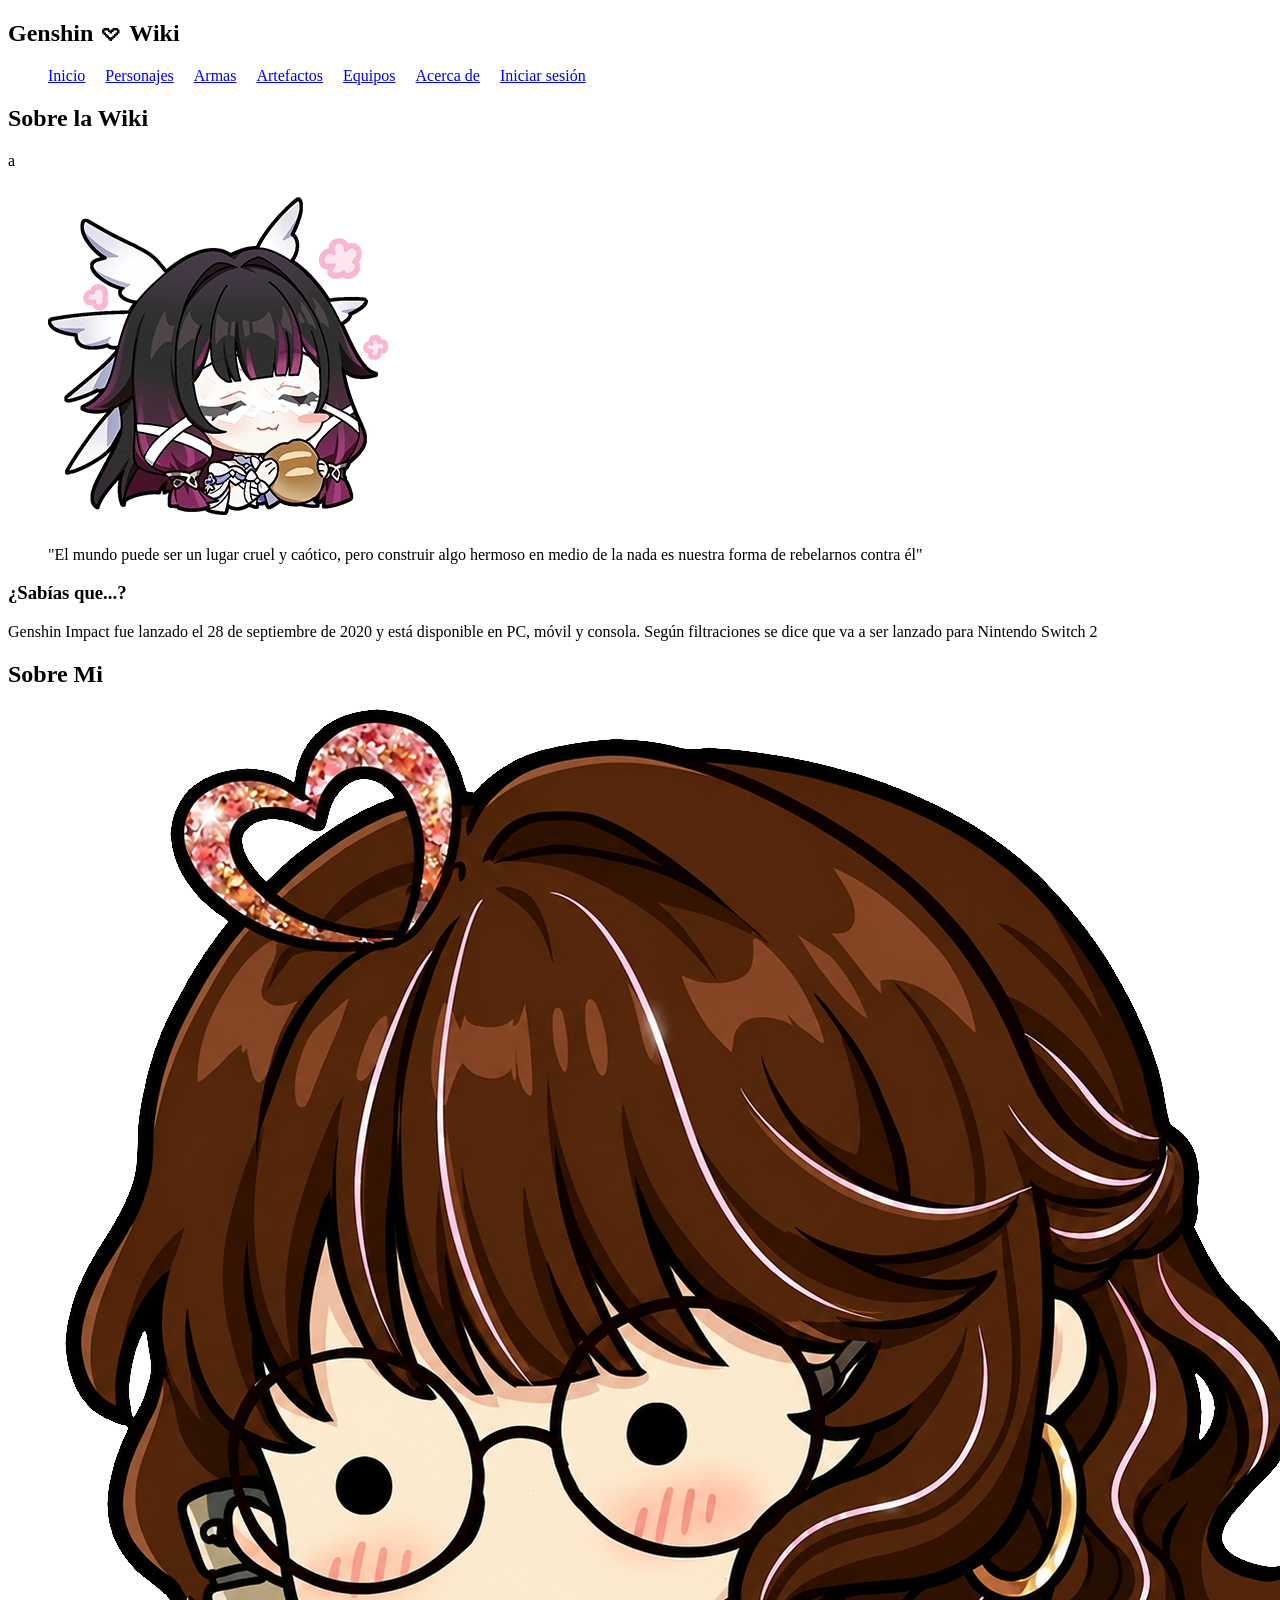
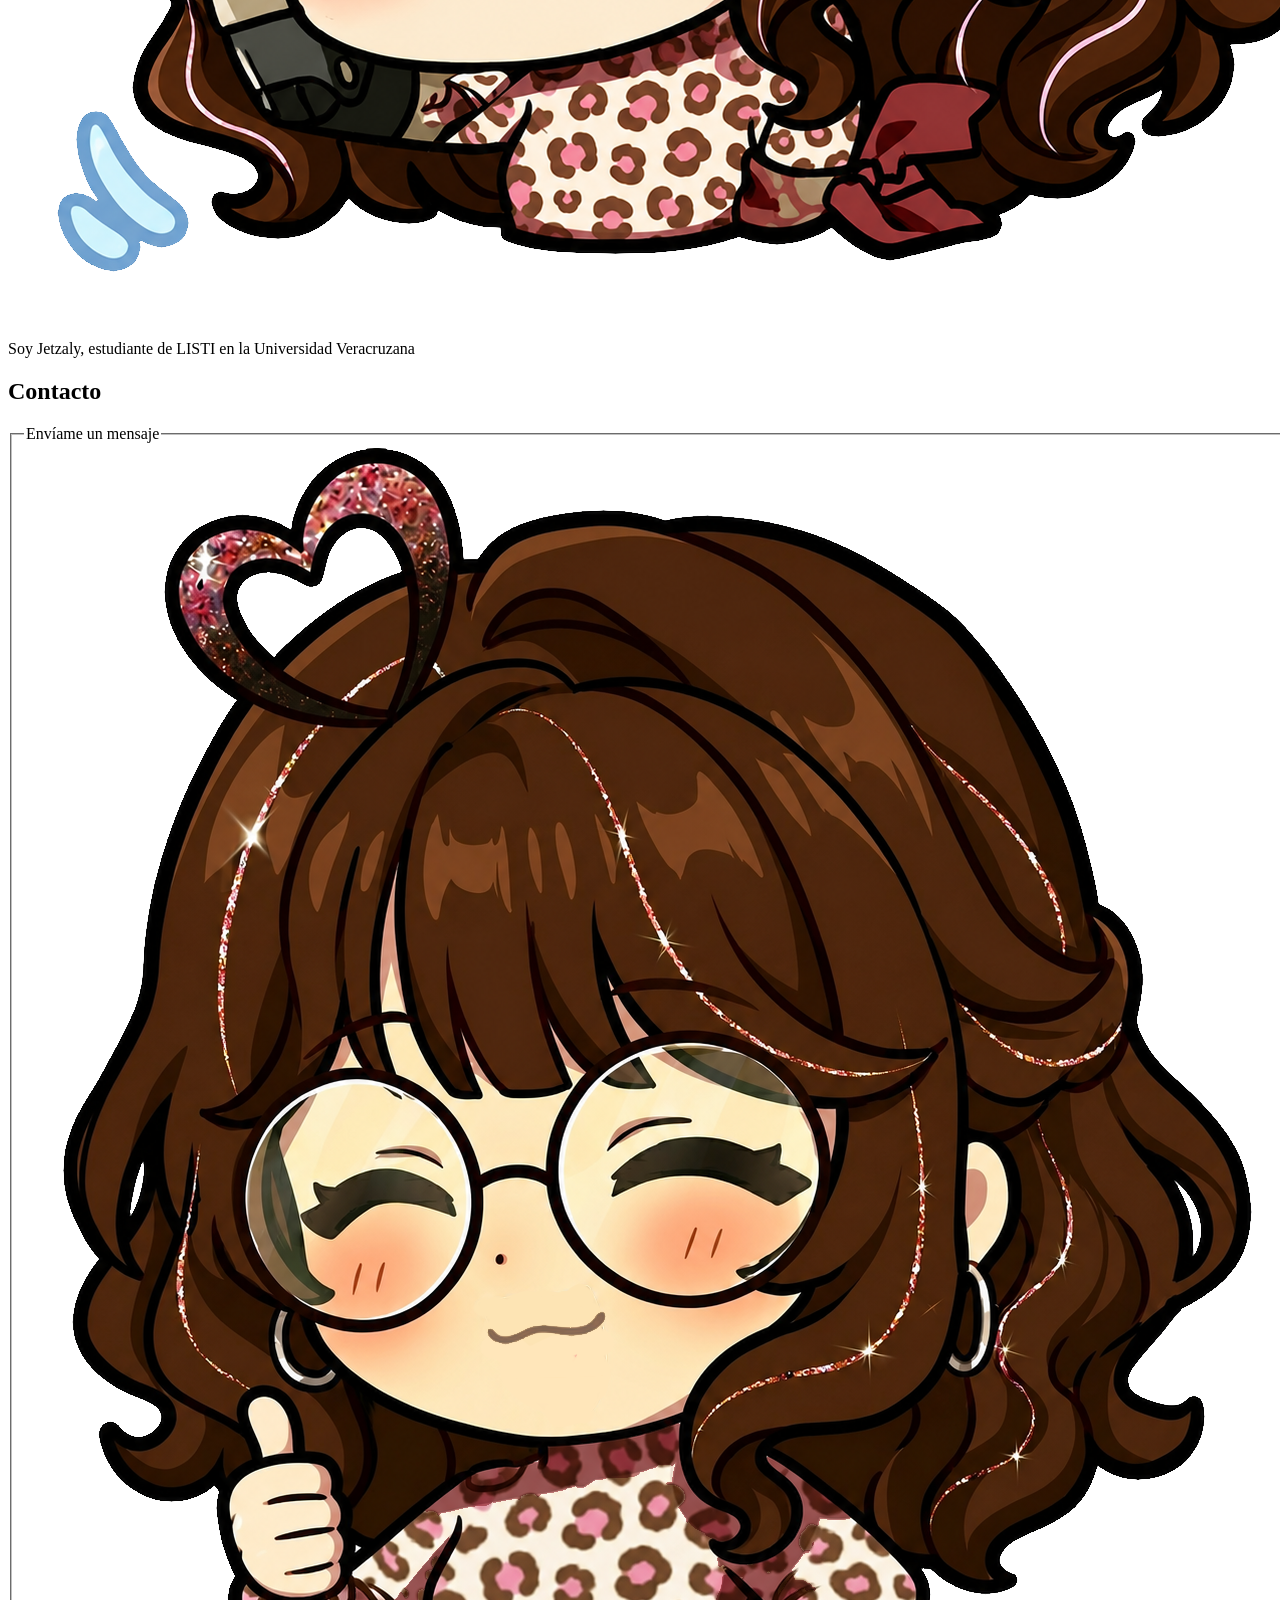
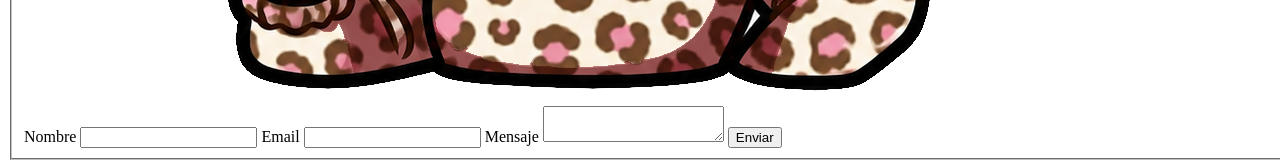
==== acercade.html @ 3487eb6a "Modificacion de html y agregado de iconos x2" ====
<!DOCTYPE html>
<html lang="es">
<head>
    <meta charset="UTF-8">
    <meta name="viewport" content="width=device-width, initial-scale=1.0">
    <title>Genshin 𖹭 Wiki - Acerca de</title>
    <link rel="icon" type="image/png" href="/src/img/sobre-mi-01.png">
    <link rel="stylesheet" href="css/estilos.css">
</head>
<body>
    <header>    
        <nav> 
            <h1>Genshin 𖹭 Wiki</h1>
            <ul class="horizontal">
                <li><a href="index.html">Inicio</a></li>
                <li><a href="personajes.html">Personajes</a></li>
                <li><a href="armas.html">Armas</a></li>
                <li><a href="artefactos.html">Artefactos</a></li>
                <li><a href="equipos.html">Equipos</a></li>
                <li><a href="acercade.html">Acerca de</a></li>
                <li><a href="login.html">Iniciar sesión</a></li>
            </ul>
        </nav>
    </header>
    <main>
        <section>
            <h2>Sobre la Wiki</h2>
            <p>a</p>
            <figure>
                <img src="src/img/columbina.png" alt="Imagen de mi personaje favorito, Columbina">
            </figure>
            <blockquote>"El mundo puede ser un lugar cruel y caótico, pero construir algo hermoso en medio de la nada es nuestra forma de rebelarnos contra él" </blockquote>
            <aside> 
                <h3>¿Sabías que...?</h3>
                <p>Genshin Impact fue lanzado el 28 de septiembre de 2020 y está disponible en PC, móvil y consola. Según filtraciones se dice que va a ser lanzado para Nintendo  Switch 2</p>
            </aside>
        </section>

        <section>
            <h2>Sobre Mi</h2>
            <figure><img src="src/img/sobre-mi-03.png" alt=""></figure>
            <p>
                Soy Jetzaly, estudiante de LISTI en la Universidad Veracruzana
            </p>
        </section>

        <section>
        <h2>Contacto</h2>
        <fieldset>
        <legend>Envíame un mensaje</legend>
        <figcaption><img src="src/img/sobre-mi-02.png" alt=""></figcaption>
        <label for="nombre">Nombre</label>
        <input type="text" id="nombre">
        <label for="email">Email</label>
        <input type="email" id="email">
        <label for="mensaje">Mensaje</label>
        <textarea id="mensaje"></textarea>
        <button type="button">Enviar</button>
    </fieldset>
        </section>
    </main>
</body>
</html>
---- css/estilos.css ----
.boton-login{
    border-radius: 20px;
    border-color: transparent;
    background-color: rgb(224, 255, 245);    
}

.horizontal{
    list-style: none;
    display:flex;
    gap: 20px;
}
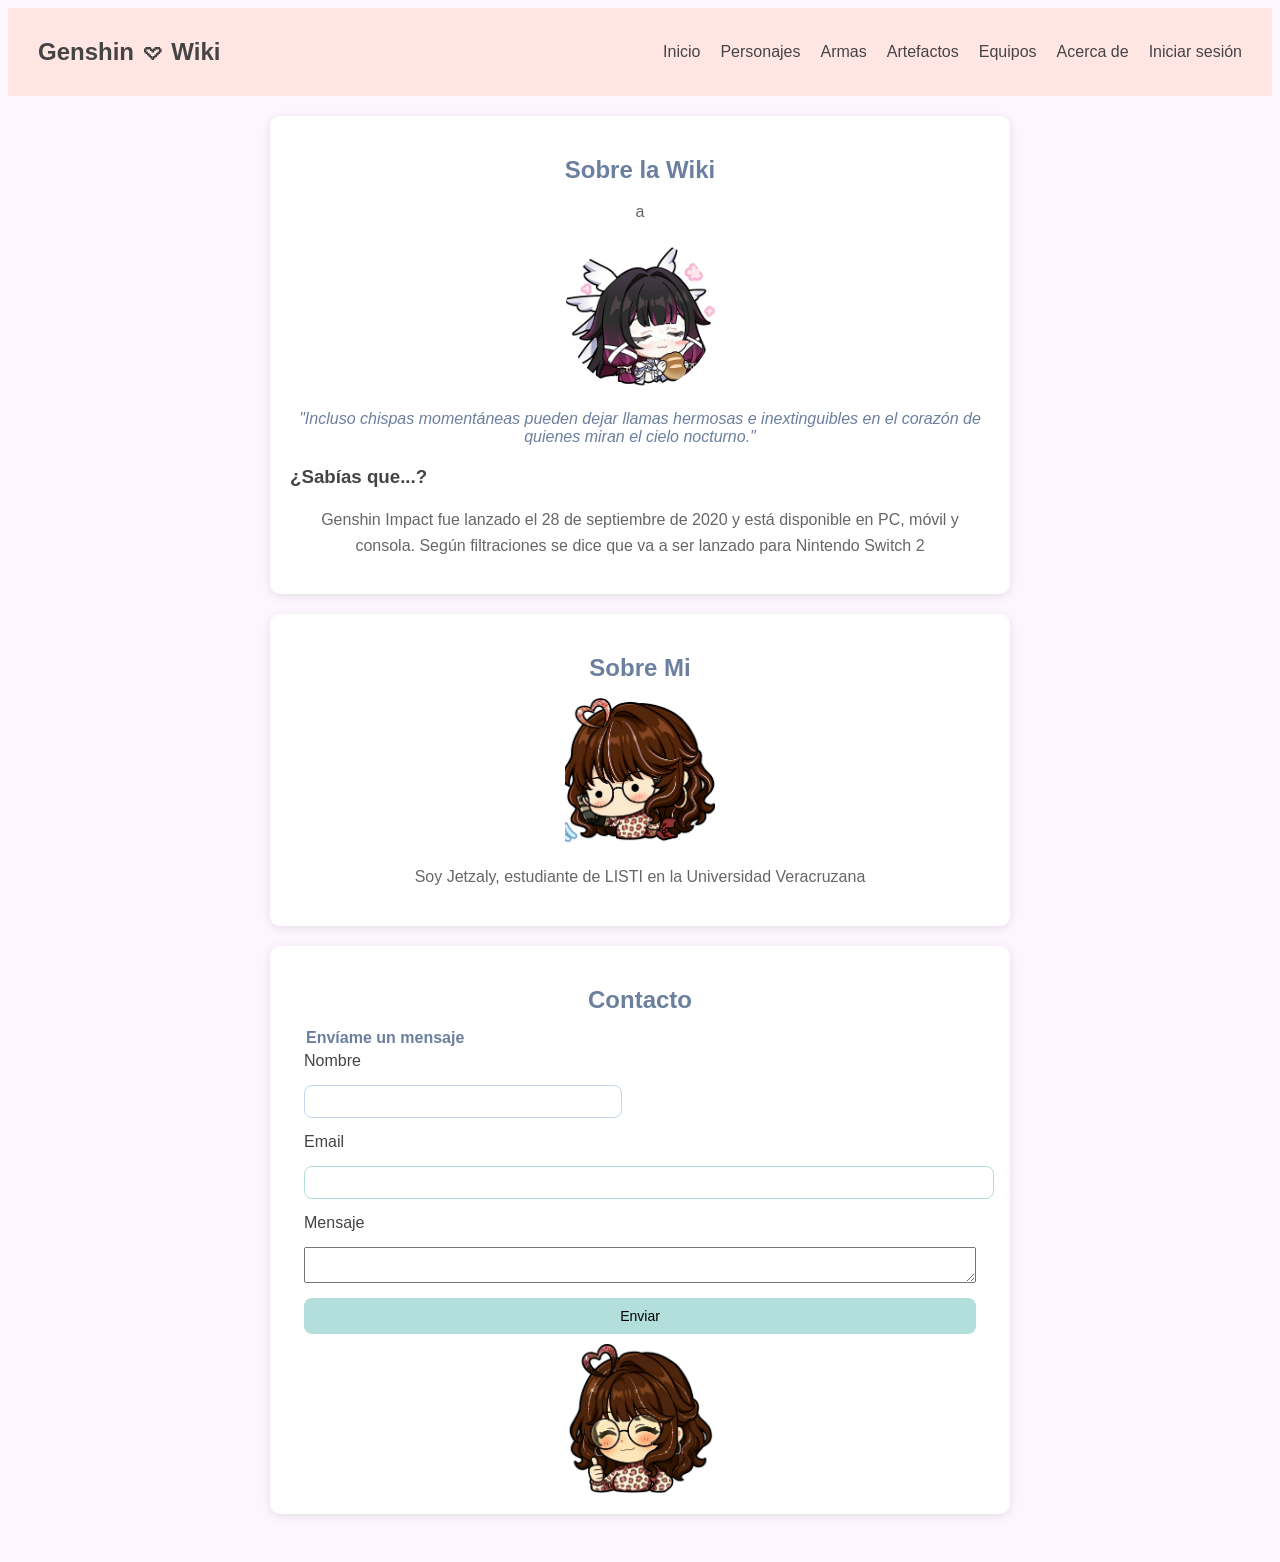
==== commit 4eb2e2fe: "CSS modificado" ====
--- a/acercade.html
+++ b/acercade.html
@@ -4,7 +4,7 @@
     <meta charset="UTF-8">
     <meta name="viewport" content="width=device-width, initial-scale=1.0">
     <title>Genshin 𖹭 Wiki - Acerca de</title>
-    <link rel="icon" type="image/png" href="/src/img/sobre-mi-01.png">
+    <link rel="icon" type="image/png" href="src/img/sobre-mi-01.png">
     <link rel="stylesheet" href="css/estilos.css">
 </head>
 <body>
@@ -19,36 +19,36 @@
                 <li><a href="equipos.html">Equipos</a></li>
                 <li><a href="acercade.html">Acerca de</a></li>
                 <li><a href="login.html">Iniciar sesión</a></li>
+                <li id="link-perfil" style="display:none"><a href="perfil.html">Perfil</a></li>
             </ul>
         </nav>
     </header>
     <main>
-        <section>
+        <section class="seccion-card">
             <h2>Sobre la Wiki</h2>
             <p>a</p>
             <figure>
-                <img src="src/img/columbina.png" alt="Imagen de mi personaje favorito, Columbina">
+                <img src="src/img/columbina.png" alt="Imagen de mi personaje favorito, Columbina" class="img-perfil">
             </figure>
-            <blockquote>"El mundo puede ser un lugar cruel y caótico, pero construir algo hermoso en medio de la nada es nuestra forma de rebelarnos contra él" </blockquote>
+            <blockquote>"Incluso chispas momentáneas pueden dejar llamas hermosas e inextinguibles en el corazón de quienes miran el cielo nocturno." </blockquote>
             <aside> 
                 <h3>¿Sabías que...?</h3>
                 <p>Genshin Impact fue lanzado el 28 de septiembre de 2020 y está disponible en PC, móvil y consola. Según filtraciones se dice que va a ser lanzado para Nintendo  Switch 2</p>
             </aside>
         </section>
 
-        <section>
+        <section class="seccion-card">
             <h2>Sobre Mi</h2>
-            <figure><img src="src/img/sobre-mi-03.png" alt=""></figure>
+            <figure><img src="src/img/sobre-mi-03.png" alt="" class="imagen"></figure >
             <p>
                 Soy Jetzaly, estudiante de LISTI en la Universidad Veracruzana
             </p>
         </section>
 
-        <section>
+        <section class="seccion-card">
         <h2>Contacto</h2>
         <fieldset>
         <legend>Envíame un mensaje</legend>
-        <figcaption><img src="src/img/sobre-mi-02.png" alt=""></figcaption>
         <label for="nombre">Nombre</label>
         <input type="text" id="nombre">
         <label for="email">Email</label>
@@ -56,8 +56,10 @@
         <label for="mensaje">Mensaje</label>
         <textarea id="mensaje"></textarea>
         <button type="button">Enviar</button>
-    </fieldset>
+        </fieldset>
+        <figcaption><img src="src/img/sobre-mi-02.png" alt="yo con el pulgar arriba" class="imagen"></figcaption>
         </section>
     </main>
+    <script src="js/sesion-activa.js"></script>
 </body>
 </html>
--- a/css/estilos.css
+++ b/css/estilos.css
@@ -1,11 +1,318 @@
-.boton-login{
-    border-radius: 20px;
-    border-color: transparent;
-    background-color: rgb(224, 255, 245);    
+header {
+    background-color: #ffe6e3;
+    padding: 10px 30px;
+}
+
+nav {
+    display: flex;
+    align-items: center;
+    justify-content: space-between;
+    flex-wrap: wrap;
+}
+
+.hero {
+    text-align: center;
+    padding: 20px;
+}
+
+.hero h2 {
+    font-size: 32px;
+    color: #6b7f9e;
+    margin-bottom: 10px;
+}
+
+.hero p {
+    color: #666;
+    margin-bottom: 20px;
+}
+
+.seccion-card {
+    background: white;
+    border-radius: 10px;
+    box-shadow: 0 2px 10px rgba(0,0,0,0.1);
+    padding: 20px;
+    margin-bottom: 20px;
+    max-width: 700px;
+    margin-left: auto;
+    margin-right: auto;
+}
+
+.seccion-card h2 {
+    color: #6b7f9e;
+    margin-bottom: 15px;
+    text-align: center;
+}
+
+.seccion-card p {
+    color: #666;
+    line-height: 1.6;
+    text-align: center;
+    margin-top: 10px;
+}
+
+legend {
+    font-weight: bold;
+    color: #6b7f9e;
+    font-size: 16px;
+}
+
+.login-section {
+    background: white;
+    padding: 30px;
+    border-radius: 15px;
+    box-shadow: 0 4px 15px rgba(0,0,0,0.1);
+    width: 350px;
+    margin: 40px auto;
+}
+
+fieldset {
+    border: none;
+    display: flex;
+    flex-direction: column;
+    gap: 15px;
+}
+
+input[type="email"], input[type="password"]{
+    width: 100%;
+    padding: 8px;
+    border: 1px solid #b2dfdb;
+    border-radius: 8px;
+}
+
+input[type="text"] {
+    max-width: 300px;
+    padding: 8px;
+    border: 1px solid #c2d4f0;
+    border-radius: 8px;
+}
+
+button {
+    background-color: #b2dfdb;
+    border: none;
+    border-radius: 8px;
+    padding: 10px;
+    cursor: pointer;
+    width: 100%;
+    font-size: 14px;
+}
+
+button:hover {
+    background-color: #80cbc4;
+}
+
+.imagen-banner {
+    max-width: 100%;
+    max-height: 400px;
+    object-fit: cover;
+    border-radius: 10px;
+}
+
+.card-img {
+    max-width: 100%;
+    max-height: 200px;
+    object-fit: cover;
+    border-radius: 10px;
+}
+
+.cards-container {
+    display: flex;
+    gap: 20px;
+    flex-wrap: wrap;
+    margin-top: 20px;
+}
+
+.card {
+    flex: 1;
+    min-width: 200px;
+    background: white;
+    border-radius: 10px;
+    box-shadow: 0 2px 10px rgba(0,0,0,0.1);
+    padding: 10px;
+    text-align: center;
+}
+.card a {
+    text-decoration: none;
+    color: #6b7f9e;
+    font-weight: 500;
+}
+
+.card a:hover {
+    color: #ffe6e3;
+}
+
+.img-perfil {
+    width: 150px;
+    height: 150px;
+    object-fit: cover;
+    border-radius: 50%;
+    display: block;
+    margin: 0 auto;
+}
+
+.imagen {
+    width: 150px;
+    height: 150px;
+    object-fit: cover;
+    display: block;
+    margin: 0 auto;
+}
+
+.contacto-form {
+    max-width: 500px;
+    margin: 0 auto;
+}
+
+.sobre-wiki {
+    padding: 20px;
+    margin-bottom: 20px;
+    text-align: center;
+}
+
+blockquote {
+    font-style: italic;
+    color: #6b7f9e;
+    margin: 20px 0;
+    text-align: center;
+}
+
+.checkbox-container {
+    display: flex;
+    align-items: center;
+    gap: 8px;
 }
 
 .horizontal{
     list-style: none;
     display:flex;
     gap: 20px;
+}
+
+.filtros {
+    display: flex;
+    align-items: center;
+    flex-wrap: wrap;
+    gap: 10px;
+    padding: 15px;
+    background: white;
+    border-radius: 10px;
+    margin-bottom: 20px;
+}
+
+.filtros img {
+    width: 35px;
+    height: 35px;
+}
+
+input[type="checkbox"] {
+    display: none; 
+}
+
+input[type="checkbox"] + label img {
+    filter: grayscale(50%) brightness(0.90); 
+    border-radius: 8px;
+    cursor: pointer;
+}
+
+input[type="checkbox"]:checked + label img {
+    filter: none; 
+    outline: 2px solid #6b7f9e;
+    border-radius: 8px;
+}
+
+footer {
+    background-color: #ffe6e3;
+    text-align: center;
+    padding: 15px;
+    color: #444;
+    margin-top: 30px;
+}
+
+nav a {
+    text-decoration: none;
+    color: #444;
+}
+
+nav a:hover {
+    color: #6b7f9e;
+}
+
+table {
+    width: 100%;
+    border-collapse: collapse;
+    margin-top: 20px;
+}
+
+th, td {
+    padding: 10px;
+    text-align: left;
+    border-bottom: 1px solid #e0e0e0;
+    
+}
+
+th {
+    background-color: #c2d4f0;
+    color: #444;
+}
+
+tr:hover {
+        background-color: #fdf0f3;
+    transition: background-color 0.3s ease;
+}
+
+main {
+    flex: 1;
+    padding: 20px;
+    max-width: 1400px;
+    margin: 0 auto;
+}
+
+body {
+    font-family: 'Segoe UI', sans-serif;
+    background-color: #fdf6ff;
+    color: #444;
+    min-height: 100vh;
+    display: flex;
+    flex-direction: column;
+}
+
+select {
+    padding: 6px 10px;
+    border: 1px solid #c2d4f0;
+    border-radius: 8px;
+    background-color: white;
+    color: #444;
+    cursor: pointer;
+}
+
+select:hover {
+    border-color: #6b7f9e;
+}
+
+
+@media (max-width: 768px) {
+    nav {
+        flex-direction: column;
+        align-items: flex-start;
+    }
+
+    nav ul {
+        flex-direction: column;
+        gap: 10px;
+    }
+
+    main {
+        padding: 10px;
+    }
+
+    table {
+        font-size: 12px;
+    }
+
+    th, td {
+        padding: 5px;
+    }
+
+    section {
+        overflow-x: auto;
+    }
 }
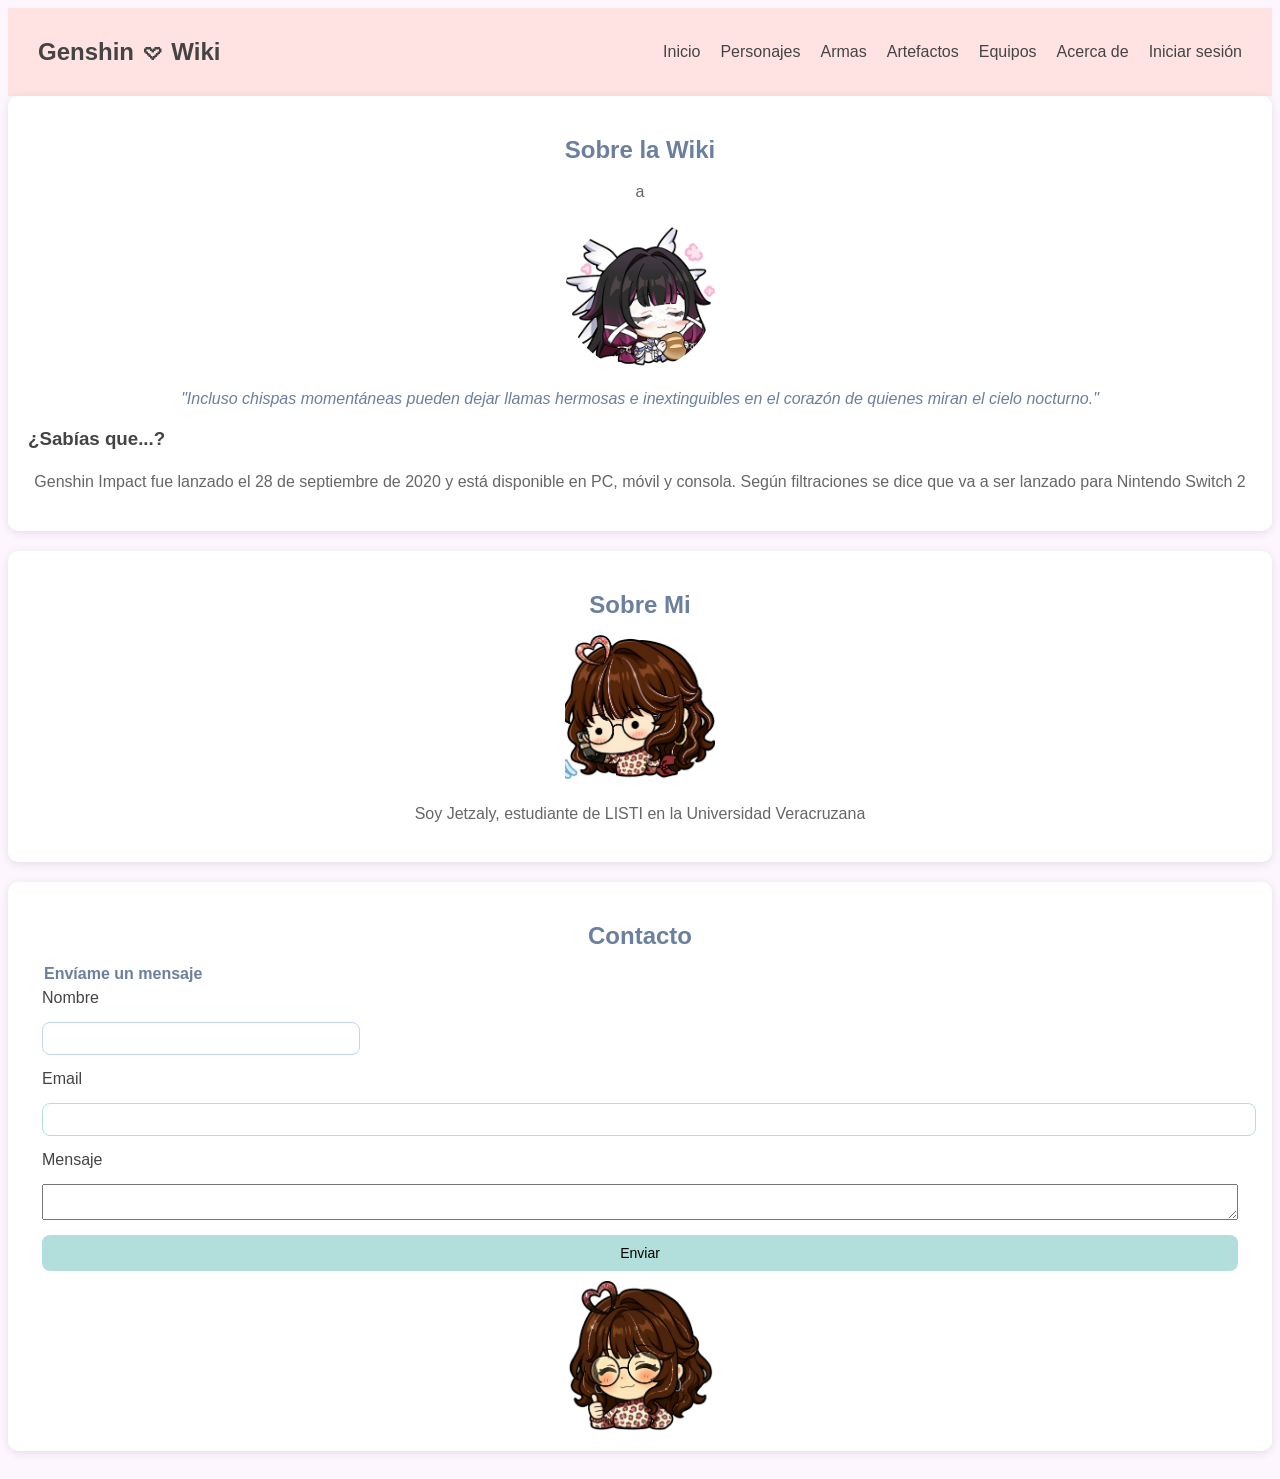
==== commit e4f05880: "CSS modificado x5 y modificacion de xml y eliminacion de archivos no necesarios" ====
--- a/acercade.html
+++ b/acercade.html
@@ -60,6 +60,5 @@
         <figcaption><img src="src/img/sobre-mi-02.png" alt="yo con el pulgar arriba" class="imagen"></figcaption>
         </section>
     </main>
-    <script src="js/sesion-activa.js"></script>
 </body>
 </html>
--- a/css/estilos.css
+++ b/css/estilos.css
@@ -1,6 +1,8 @@
 header {
-    background-color: #ffe6e3;
+    background-color: #ffe3e3;
     padding: 10px 30px;
+    width: 100%; 
+    box-sizing: border-box;
 }
 
 nav {
@@ -8,6 +10,8 @@
     align-items: center;
     justify-content: space-between;
     flex-wrap: wrap;
+    width: 100%; 
+    box-sizing: border-box;
 }
 
 .hero {
@@ -32,7 +36,8 @@
     box-shadow: 0 2px 10px rgba(0,0,0,0.1);
     padding: 20px;
     margin-bottom: 20px;
-    max-width: 700px;
+    width: 100%; 
+    box-sizing: border-box;
     margin-left: auto;
     margin-right: auto;
 }
@@ -101,15 +106,15 @@
 }
 
 .imagen-banner {
-    max-width: 100%;
-    max-height: 400px;
+    width: 100%; 
+    box-sizing: border-box;
     object-fit: cover;
     border-radius: 10px;
 }
 
 .card-img {
-    max-width: 100%;
-    max-height: 200px;
+    width: 100%; 
+    box-sizing: border-box;
     object-fit: cover;
     border-radius: 10px;
 }
@@ -123,7 +128,8 @@
 
 .card {
     flex: 1;
-    min-width: 200px;
+    width: 100%; 
+    box-sizing: border-box;
     background: white;
     border-radius: 10px;
     box-shadow: 0 2px 10px rgba(0,0,0,0.1);
@@ -160,12 +166,16 @@
 .contacto-form {
     max-width: 500px;
     margin: 0 auto;
+    width: 100%; 
+    box-sizing: border-box;
 }
 
 .sobre-wiki {
     padding: 20px;
     margin-bottom: 20px;
     text-align: center;
+    width: 100%; 
+    box-sizing: border-box;
 }
 
 blockquote {
@@ -173,6 +183,8 @@
     color: #6b7f9e;
     margin: 20px 0;
     text-align: center;
+    width: 100%; 
+    box-sizing: border-box;
 }
 
 .checkbox-container {
@@ -220,7 +232,7 @@
 }
 
 footer {
-    background-color: #ffe6e3;
+    background-color: #ffe3e3;
     text-align: center;
     padding: 15px;
     color: #444;
@@ -260,11 +272,10 @@
 }
 
 main {
-    flex: 1;
-    padding: 20px;
-    max-width: 1400px;
-    margin: 0 auto;
-}
+    width: 100%; 
+    box-sizing: border-box; 
+}
+
 
 body {
     font-family: 'Segoe UI', sans-serif;
@@ -290,22 +301,43 @@
 
 
 @media (max-width: 768px) {
+    /* Tu navegación actual */
     nav {
         flex-direction: column;
         align-items: flex-start;
-    }
-
-    nav ul {
+        gap: 15px; /* Un pequeño espacio por si se juntan los elementos */
+    }
+
+    /* Aplicamos el cambio de columna a tu lista del menú */
+    .horizontal {
         flex-direction: column;
         gap: 10px;
+        padding: 0;
     }
 
     main {
         padding: 10px;
     }
 
+    .cards-container {
+        flex-direction: column;
+        gap: 15px;
+    }
+
+    .card {
+        flex: none;
+        width: 100%;
+    }
+
+    .login-section {
+        width: 100%;
+        max-width: 320px; 
+        margin: 20px auto;
+    }
+
     table {
-        font-size: 12px;
+        width: 100%;
+        min-width: 500px; 
     }
 
     th, td {
@@ -313,6 +345,8 @@
     }
 
     section {
-        overflow-x: auto;
+        overflow-x: auto; 
+        width: 100%;
+        -webkit-overflow-scrolling: touch; 
     }
 }
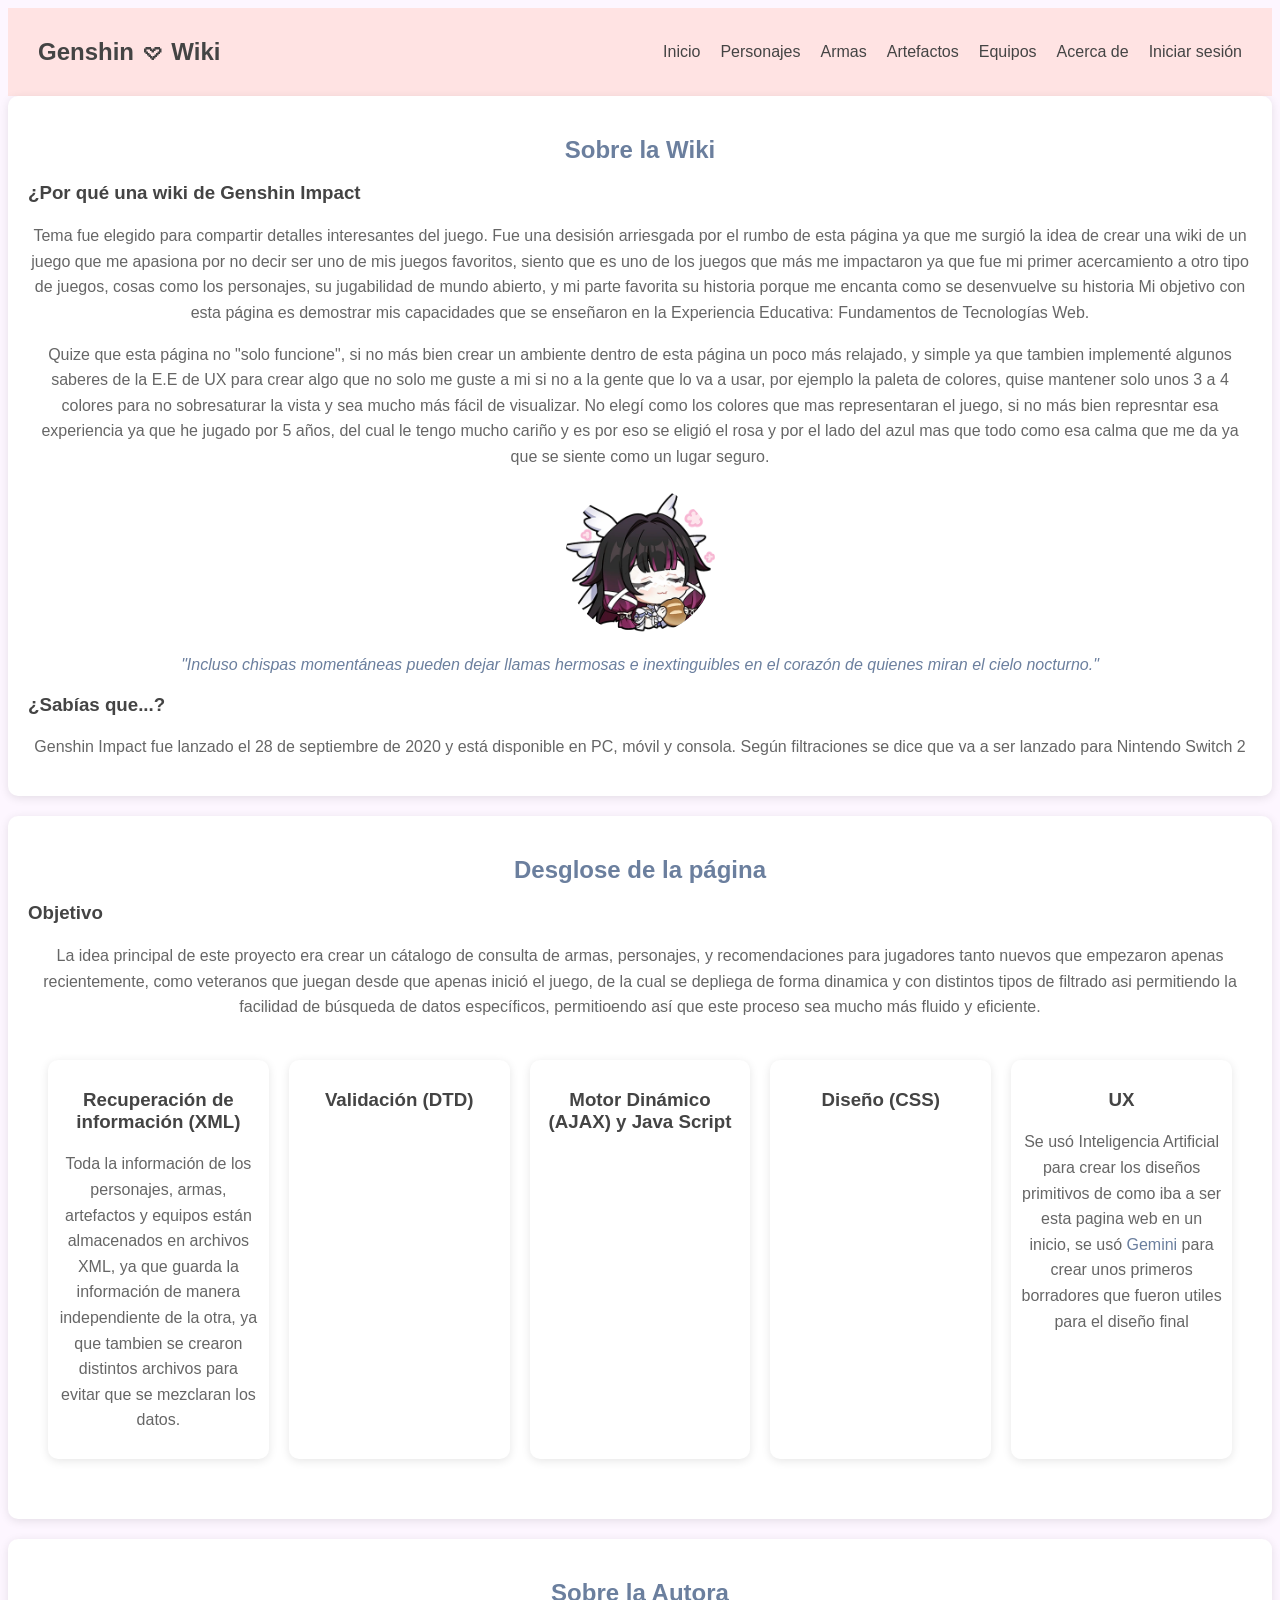
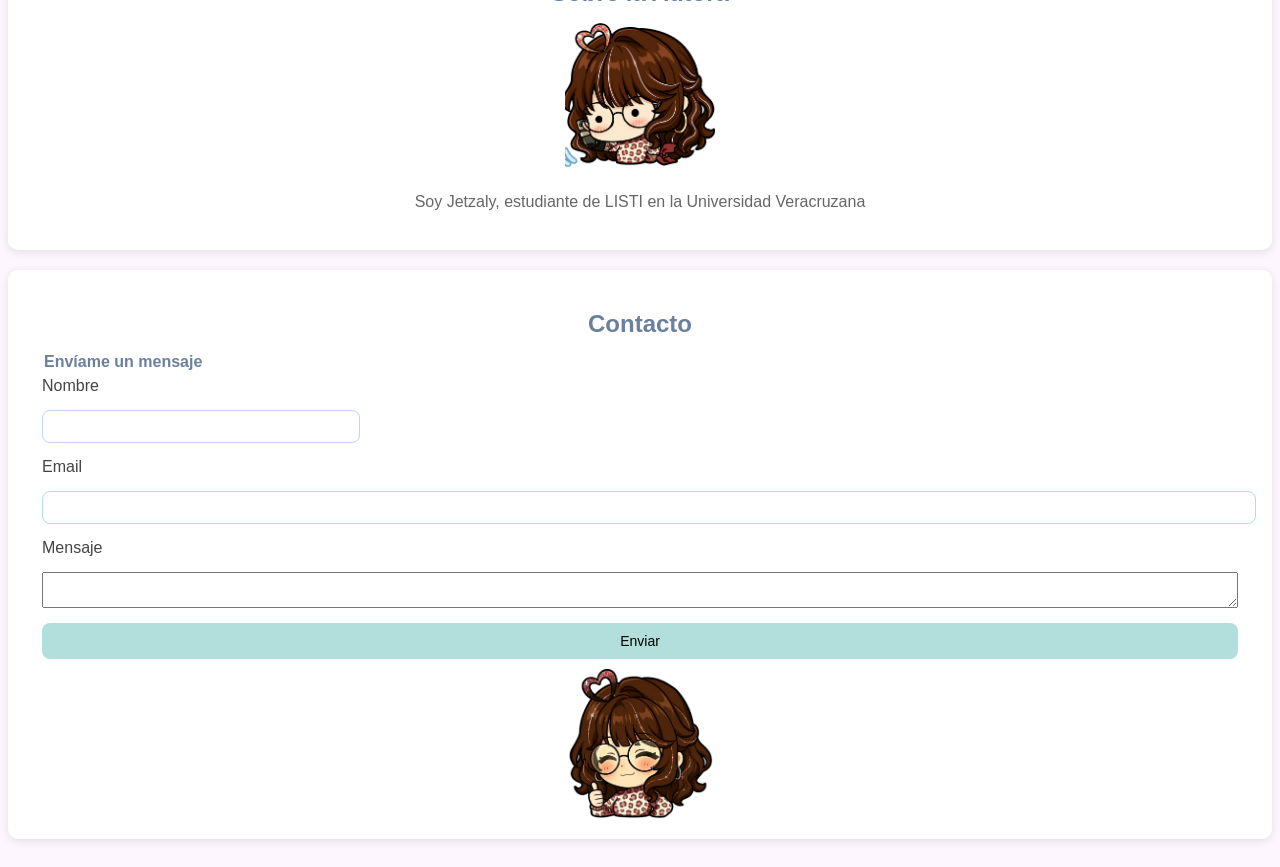
==== commit 92586cba: "Modificación y Eliminación de archivos" ====
--- a/acercade.html
+++ b/acercade.html
@@ -18,27 +18,92 @@
                 <li><a href="artefactos.html">Artefactos</a></li>
                 <li><a href="equipos.html">Equipos</a></li>
                 <li><a href="acercade.html">Acerca de</a></li>
-                <li><a href="login.html">Iniciar sesión</a></li>
-                <li id="link-perfil" style="display:none"><a href="perfil.html">Perfil</a></li>
-            </ul>
+                <li><a href="login.html">Iniciar sesión</a></li>            </ul>
         </nav>
     </header>
     <main>
         <section class="seccion-card">
             <h2>Sobre la Wiki</h2>
-            <p>a</p>
+            <h3>¿Por qué una wiki de Genshin Impact</h3>
+            <p>
+                Tema fue elegido para compartir detalles interesantes del juego. Fue una desisión arriesgada por el rumbo de esta página ya que me surgió la idea de crear una wiki de 
+                un juego que me apasiona por no decir ser uno de mis juegos favoritos, siento que es uno de los juegos
+                que más me impactaron ya que fue mi primer acercamiento a otro tipo de juegos, cosas como los personajes, su
+                jugabilidad de mundo abierto, y mi parte favorita su historia porque me encanta como se desenvuelve su historia
+                Mi objetivo con esta página es demostrar mis capacidades que se enseñaron en la Experiencia Educativa: Fundamentos de Tecnologías Web. 
+            </p>
+            <p> 
+                Quize que esta página no "solo funcione", si no más bien crear un ambiente dentro de esta página un poco más relajado, y simple
+                ya que tambien implementé algunos saberes de la E.E de UX para crear algo que no solo me guste a mi si no a la gente que lo va a
+                usar, por ejemplo la paleta de colores, quise mantener solo unos 3 a 4 colores para no sobresaturar la vista y sea mucho más fácil
+                de visualizar. No elegí como los colores que mas representaran el juego, si no más bien represntar esa experiencia ya que he jugado 
+                por 5 años, del cual le tengo mucho cariño y es por eso se eligió el rosa y por el lado del azul mas que todo como esa calma que me da
+                ya que se siente como un lugar seguro.
+            </p>
+
             <figure>
                 <img src="src/img/columbina.png" alt="Imagen de mi personaje favorito, Columbina" class="img-perfil">
             </figure>
+
             <blockquote>"Incluso chispas momentáneas pueden dejar llamas hermosas e inextinguibles en el corazón de quienes miran el cielo nocturno." </blockquote>
+            
             <aside> 
                 <h3>¿Sabías que...?</h3>
                 <p>Genshin Impact fue lanzado el 28 de septiembre de 2020 y está disponible en PC, móvil y consola. Según filtraciones se dice que va a ser lanzado para Nintendo  Switch 2</p>
             </aside>
+
         </section>
+        <section class="seccion-card">
+            <h2>Desglose de la página</h2>
+            <h3>Objetivo</h3>
+            <p>
+               La idea principal de este proyecto era crear un cátalogo de consulta de armas, personajes, y recomendaciones para jugadores tanto nuevos 
+               que empezaron apenas recientemente, como veteranos que juegan desde que apenas inició el juego, de la cual se depliega de forma dinamica
+               y con distintos tipos de filtrado asi permitiendo la facilidad de búsqueda de datos específicos, permitioendo así que este proceso sea
+               mucho más fluido y eficiente.
+            </p>
+            <section class="cards-container2">    
+
+                <section class="card">
+                    <h3>Recuperación de información (XML)</h3>
+                    <p>
+                        Toda la información de los personajes, armas, artefactos y equipos están almacenados en archivos XML, ya que guarda la información
+                        de manera independiente de la otra, ya que tambien se crearon distintos archivos para evitar que se mezclaran los datos.
+                    </p>
+                </section>
+
+                <section class="card">
+                    <h3>Validación (DTD)</h3>
+
+                </section>
+
+                <section class="card">
+                    <h3>Motor Dinámico (AJAX) y Java Script</h3>
+                </section>
+
+                <section class="card">
+                    <h3>Diseño (CSS)</h3>
+                </section>
+
+                <section class="card">
+                    <h3>UX</h3>
+                    <p>
+                        Se usó Inteligencia Artificial para crear los diseños primitivos 
+                        de como iba a ser esta pagina web en un inicio, se usó
+                        <a href="https://gemini.google.com/">Gemini</a> para crear unos primeros 
+                        borradores que fueron utiles para el diseño final
+                    </p>
+                </section>
+
+
+            </section>
+
+       </section> 
+
+        
 
         <section class="seccion-card">
-            <h2>Sobre Mi</h2>
+            <h2>Sobre la Autora</h2>
             <figure><img src="src/img/sobre-mi-03.png" alt="" class="imagen"></figure >
             <p>
                 Soy Jetzaly, estudiante de LISTI en la Universidad Veracruzana
--- a/css/estilos.css
+++ b/css/estilos.css
@@ -126,6 +126,20 @@
     margin-top: 20px;
 }
 
+.cards-container2 {
+    padding: 20px;
+    margin-bottom: 20px;
+    width: 100%; 
+    box-sizing: border-box;
+    margin-left: auto;
+    margin-right: auto;
+    display: flex;
+    gap: 20px;
+    flex-wrap: wrap;
+    margin-top: 20px;
+}
+
+
 .card {
     flex: 1;
     width: 100%; 
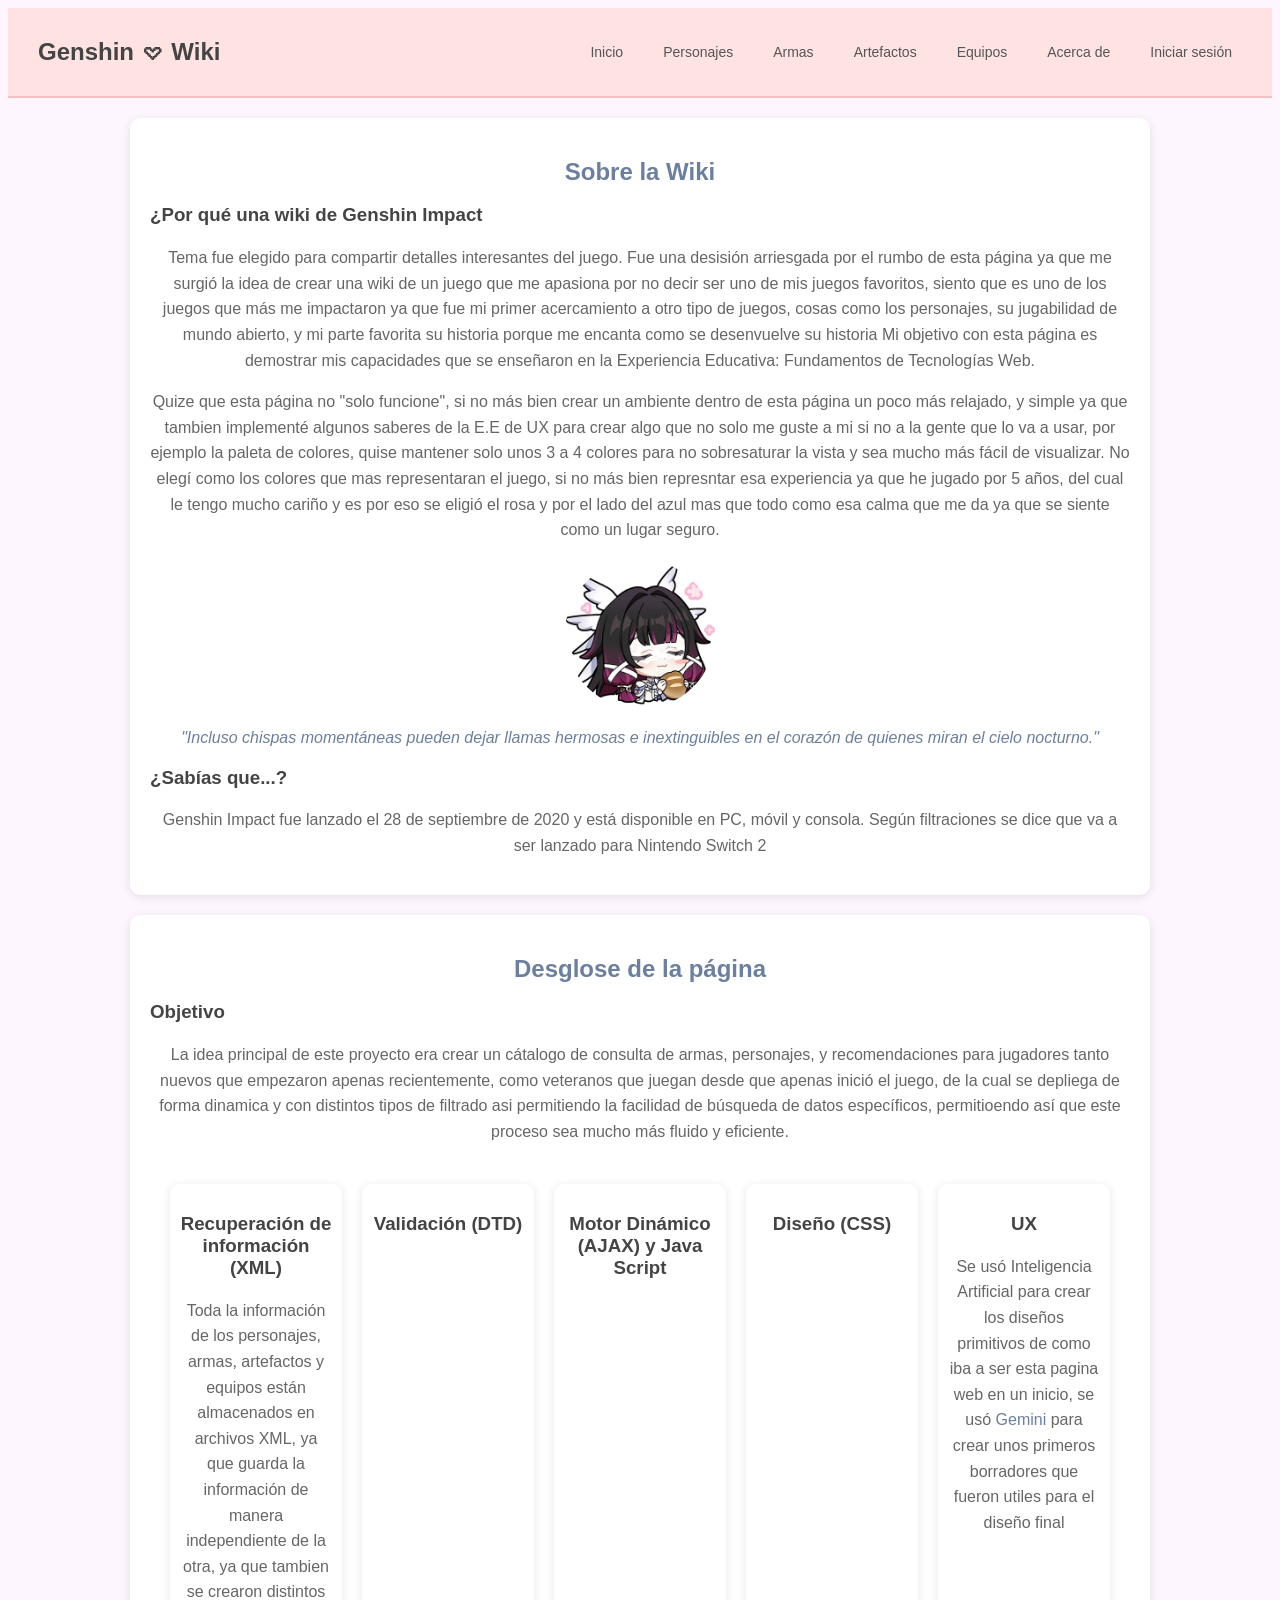
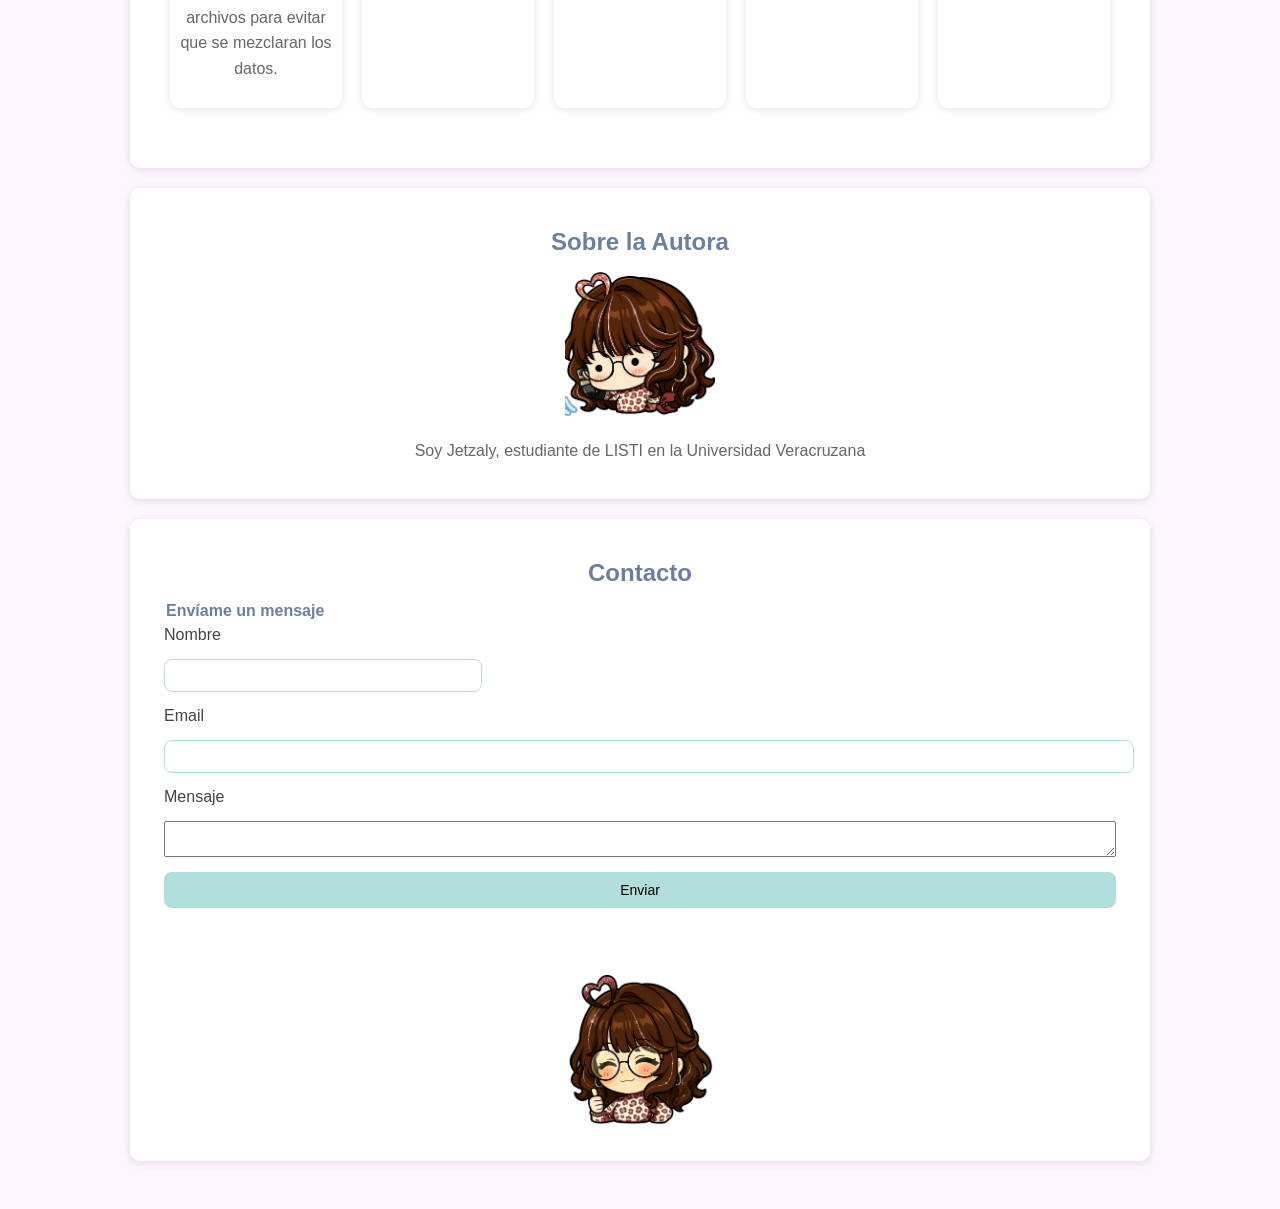
==== commit 050a9f7e: "modal por personaje agregado y CSS modificado" ====
--- a/acercade.html
+++ b/acercade.html
@@ -111,19 +111,21 @@
         </section>
 
         <section class="seccion-card">
-        <h2>Contacto</h2>
-        <fieldset>
-        <legend>Envíame un mensaje</legend>
-        <label for="nombre">Nombre</label>
-        <input type="text" id="nombre">
-        <label for="email">Email</label>
-        <input type="email" id="email">
-        <label for="mensaje">Mensaje</label>
-        <textarea id="mensaje"></textarea>
-        <button type="button">Enviar</button>
-        </fieldset>
-        <figcaption><img src="src/img/sobre-mi-02.png" alt="yo con el pulgar arriba" class="imagen"></figcaption>
+            <h2>Contacto</h2>
+            <fieldset>
+                <legend>Envíame un mensaje</legend>
+                <label for="nombre">Nombre</label>
+                <input type="text" id="nombre">
+                <label for="email">Email</label>
+                <input type="email" id="email">
+                <label for="mensaje">Mensaje</label>
+                <textarea id="mensaje"></textarea>
+                <button type="button" id="btn-enviar">Enviar</button>
+                <p id="respuesta"></p>
+            </fieldset>
+                <figure><img src="src/img/sobre-mi-02.png" alt="yo con el pulgar arriba" class="imagen"></figure>
         </section>
+        <script src="js/contacto.js"></script>
     </main>
 </body>
 </html>
--- a/css/estilos.css
+++ b/css/estilos.css
@@ -3,6 +3,7 @@
     padding: 10px 30px;
     width: 100%; 
     box-sizing: border-box;
+    border-bottom: 2px solid #f5c2c2; 
 }
 
 nav {
@@ -13,6 +14,8 @@
     width: 100%; 
     box-sizing: border-box;
 }
+
+
 
 .hero {
     text-align: center;
@@ -254,11 +257,17 @@
 }
 
 nav a {
-    text-decoration: none;
-    color: #444;
+text-decoration: none;
+    color: #555;
+    font-size: 14px;
+    font-weight: 500;
+    padding: 6px 10px;
+    border-radius: 8px;
+    transition: background-color 0.2s ease, color 0.2s ease;
 }
 
 nav a:hover {
+    background-color: #f5c2c2;
     color: #6b7f9e;
 }
 
@@ -286,8 +295,12 @@
 }
 
 main {
-    width: 100%; 
-    box-sizing: border-box; 
+
+    width: 100%; 
+    box-sizing: border-box;
+    padding: 20px 40px;     
+    max-width: 1100px;      
+    margin: 0 auto; 
 }
 
 
@@ -313,19 +326,129 @@
     border-color: #6b7f9e;
 }
 
+.modal-overlay {
+    position: fixed;
+    inset: 0;
+    background: rgba(0,0,0,0.45);
+    display: flex;
+    align-items: center;
+    justify-content: center;
+    z-index: 100;
+}
+
+.modal-card {
+    background: white;
+    border-radius: 16px;
+    padding: 30px;
+    max-width: 420px;
+    width: 90%;
+    text-align: center;
+    box-shadow: 0 8px 30px rgba(0,0,0,0.15);
+    position: relative;
+}
+
+.modal-card img {
+    border-radius: 10px;
+    margin-bottom: 10px;
+}
+
+.modal-card h2 {
+    color: #6b7f9e;
+    margin-bottom: 12px;
+}
+
+.modal-card figcaption {
+    color: #6b7f9e;
+    font-size: 20px;
+    font-weight: bold;
+    margin: 8px 0 12px;
+}
+.modal-datos {
+    text-align: left;
+    display: grid;
+    grid-template-columns: auto 1fr;
+    gap: 4px 12px;
+    margin-top: 10px;
+}
+
+.modal-datos dt {
+    font-weight: bold;
+    color: #6b7f9e;
+    font-size: 13px;
+}
+
+.modal-datos dd {
+    color: #555;
+    font-size: 13px;
+    margin: 0;
+}
+
+.modal-datos p {
+    color: #555;
+    font-size: 14px;
+    margin: 0;
+}
+
+.modal-cerrar {
+    position: absolute;
+    top: 12px;
+    right: 12px;
+    width: auto;
+    background: #ffe3e3;
+    color: #6b7f9e;
+    font-weight: bold;
+    padding: 4px 10px;
+    border-radius: 8px;
+    cursor: pointer;
+}
+
+
+@media (max-width: 1024px) {
+    main {
+        padding: 15px;
+    }
+
+    .cards-container,
+    .cards-container2 {
+        gap: 15px;
+    }
+
+    .card {
+        flex: 1 1 200px
+    }
+
+    .seccion-card {
+        padding: 15px;
+    }
+
+    table {
+        font-size: 14px;
+    }
+
+    .login-section {
+        width: 400px;
+    }
+}
 
 @media (max-width: 768px) {
-    /* Tu navegación actual */
+
+    header {
+    padding: 12px 15px;
+    }
+
+    nav h1 {
+        font-size: 18px;
+    }
+
     nav {
         flex-direction: column;
         align-items: flex-start;
-        gap: 15px; /* Un pequeño espacio por si se juntan los elementos */
-    }
-
-    /* Aplicamos el cambio de columna a tu lista del menú */
+        gap: 10px;
+    }
+
     .horizontal {
         flex-direction: column;
-        gap: 10px;
+        gap: 8px;
         padding: 0;
     }
 
@@ -333,9 +456,10 @@
         padding: 10px;
     }
 
-    .cards-container {
+    .cards-container,
+    .cards-container2 {
         flex-direction: column;
-        gap: 15px;
+        gap: 12px;
     }
 
     .card {
@@ -344,23 +468,62 @@
     }
 
     .login-section {
+        width: 90%;        
+        max-width: 320px;
+        margin: 20px auto;
+    }
+
+    section {
+        overflow-x: auto;
         width: 100%;
-        max-width: 320px; 
-        margin: 20px auto;
+        -webkit-overflow-scrolling: touch;
     }
 
     table {
-        width: 100%;
-        min-width: 500px; 
+        min-width: 500px;   
     }
 
     th, td {
-        padding: 5px;
-    }
-
-    section {
-        overflow-x: auto; 
-        width: 100%;
-        -webkit-overflow-scrolling: touch; 
+        padding: 6px 8px;
+        font-size: 13px;
+    }
+
+    .filtros {
+        gap: 8px;
+        padding: 10px;
+    }
+
+    .filtros img {
+        width: 28px;
+        height: 28px;
+    }
+
+    .hero h2 {
+        font-size: 22px;
+    }
+
+    .img-perfil {
+        width: 100px;
+        height: 100px;
+    }
+
+    .modal-card {
+    padding: 20px 15px;
+    max-width: 95%;
+    max-height: 85vh;        /* no se sale de la pantalla */
+    overflow-y: auto;         /* scroll si el contenido es largo */
+}
+
+    .modal-card img {
+        width: 80px;
+    }
+
+    .modal-card figcaption {
+        font-size: 16px;
+    }
+
+    .modal-datos {
+        font-size: 12px;
+        gap: 3px 8px;
     }
 }
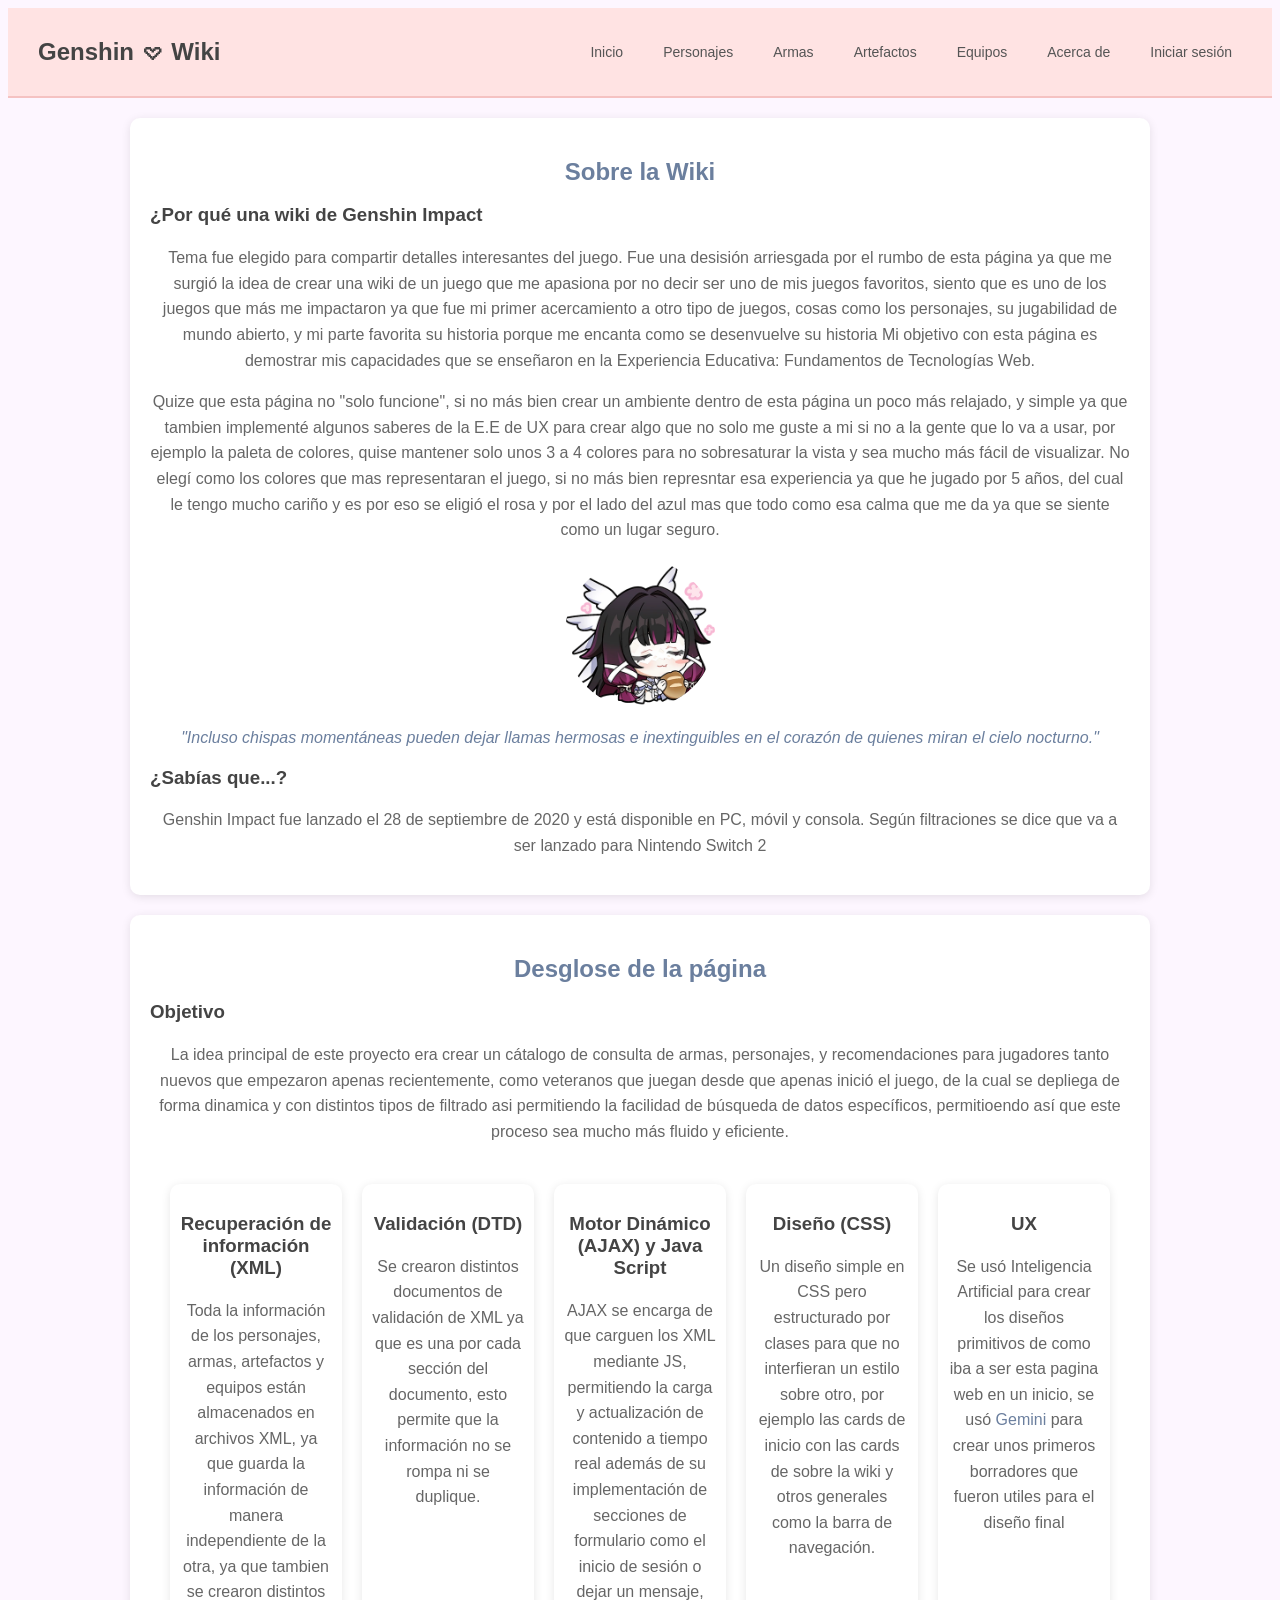
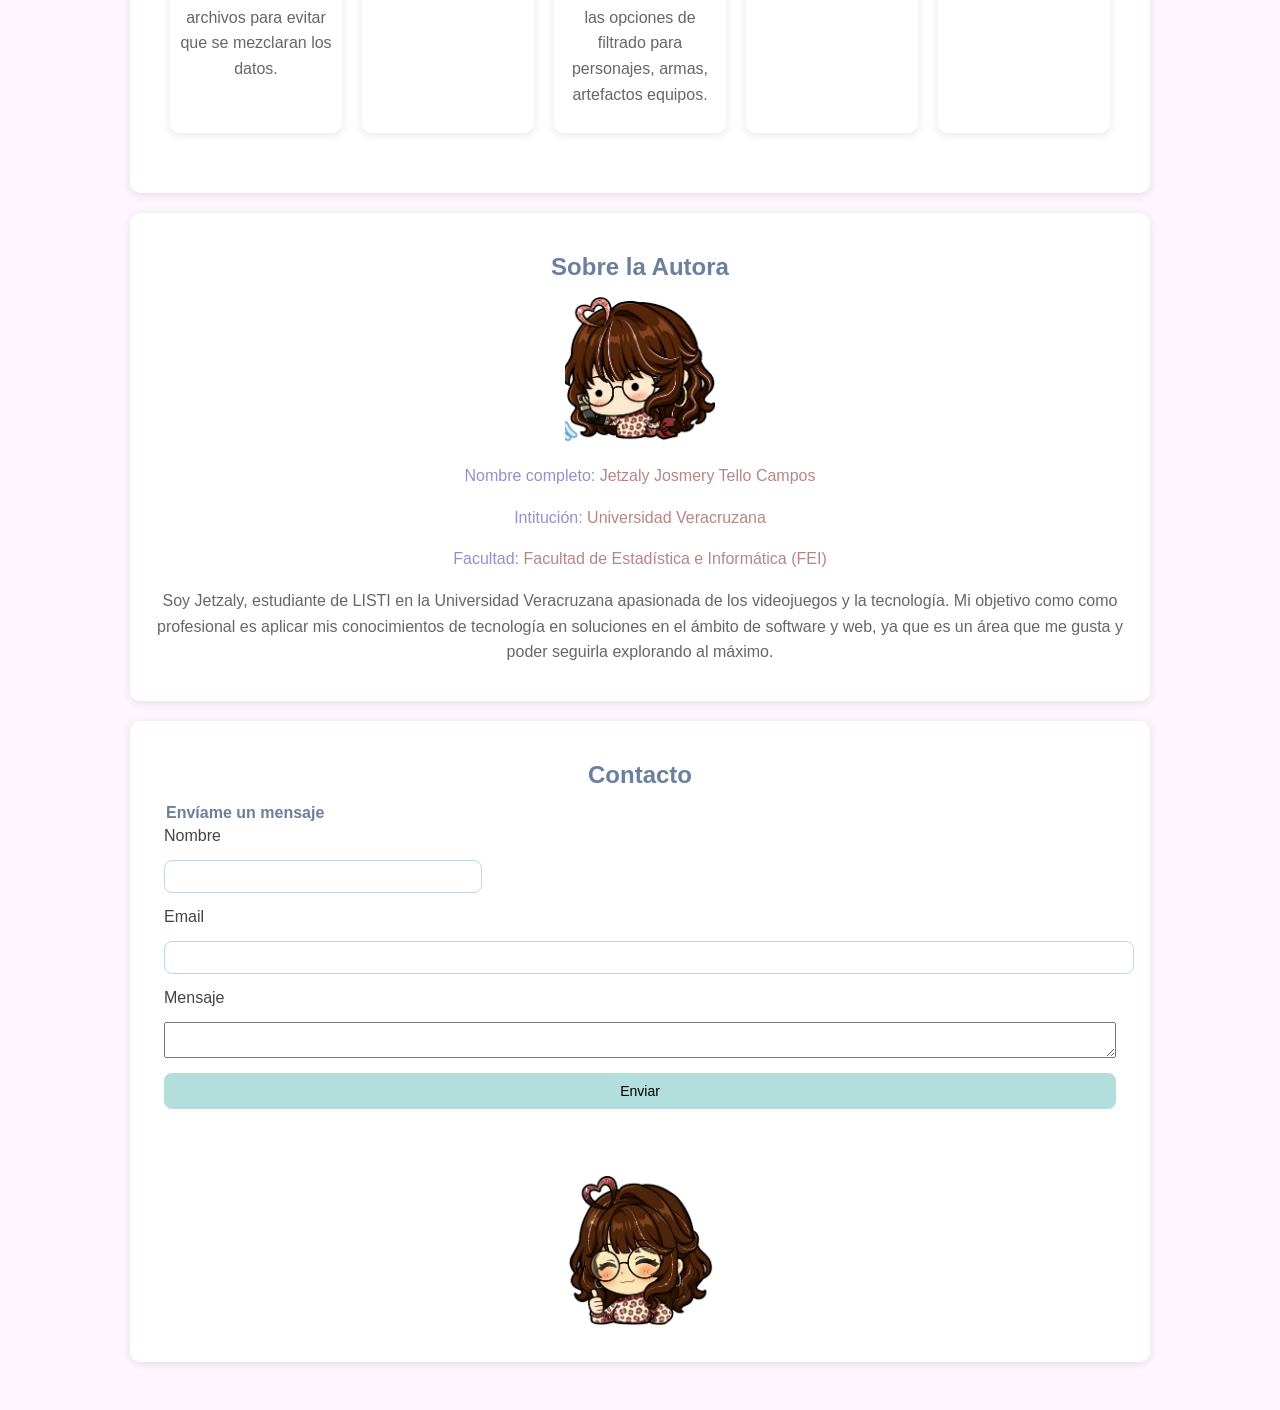
==== commit cc909a50: "Imagenes de personajes agregados" ====
--- a/acercade.html
+++ b/acercade.html
@@ -74,15 +74,27 @@
 
                 <section class="card">
                     <h3>Validación (DTD)</h3>
-
+                    <p>
+                        Se crearon distintos documentos de validación de XML ya que es una por cada sección del documento, esto permite que la información no 
+                        se rompa ni se duplique.
+                    </p>
                 </section>
 
                 <section class="card">
                     <h3>Motor Dinámico (AJAX) y Java Script</h3>
+                    <p>
+                        AJAX se encarga de que carguen los XML mediante JS, permitiendo la carga y actualización de contenido a tiempo real
+                        además de su implementación de secciones de formulario como el inicio de sesión o dejar un mensaje, las opciones de 
+                        filtrado para personajes, armas, artefactos equipos.
+                    </p>
                 </section>
 
                 <section class="card">
                     <h3>Diseño (CSS)</h3>
+                    <p> 
+                        Un diseño simple en CSS pero estructurado por clases para que no interfieran un estilo sobre otro, por ejemplo las cards de inicio con
+                        las cards de sobre la wiki y otros generales como la barra de navegación.
+                    </p>
                 </section>
 
                 <section class="card">
@@ -105,8 +117,14 @@
         <section class="seccion-card">
             <h2>Sobre la Autora</h2>
             <figure><img src="src/img/sobre-mi-03.png" alt="" class="imagen"></figure >
+            
+            <p style="color: rgb(151, 142, 202);">Nombre completo: <span style="color: rgb(182, 134, 134);">Jetzaly Josmery Tello Campos</span></p>
+            <p style="color: rgb(151, 142, 202);">Intitución: <span style="color: rgb(182, 134, 134);">Universidad Veracruzana</span></p>
+            <p style="color: rgb(151, 142, 202);">Facultad: <span style="color: rgb(182, 134, 134);"> Facultad de Estadística e Informática (FEI)</span></p>
+
             <p>
-                Soy Jetzaly, estudiante de LISTI en la Universidad Veracruzana
+                Soy Jetzaly, estudiante de LISTI en la Universidad Veracruzana apasionada de los videojuegos y la tecnología. Mi objetivo como como profesional es aplicar mis conocimientos
+                de tecnología en soluciones en el ámbito de software y web, ya que es un área que me gusta y poder seguirla explorando al máximo.
             </p>
         </section>
 
